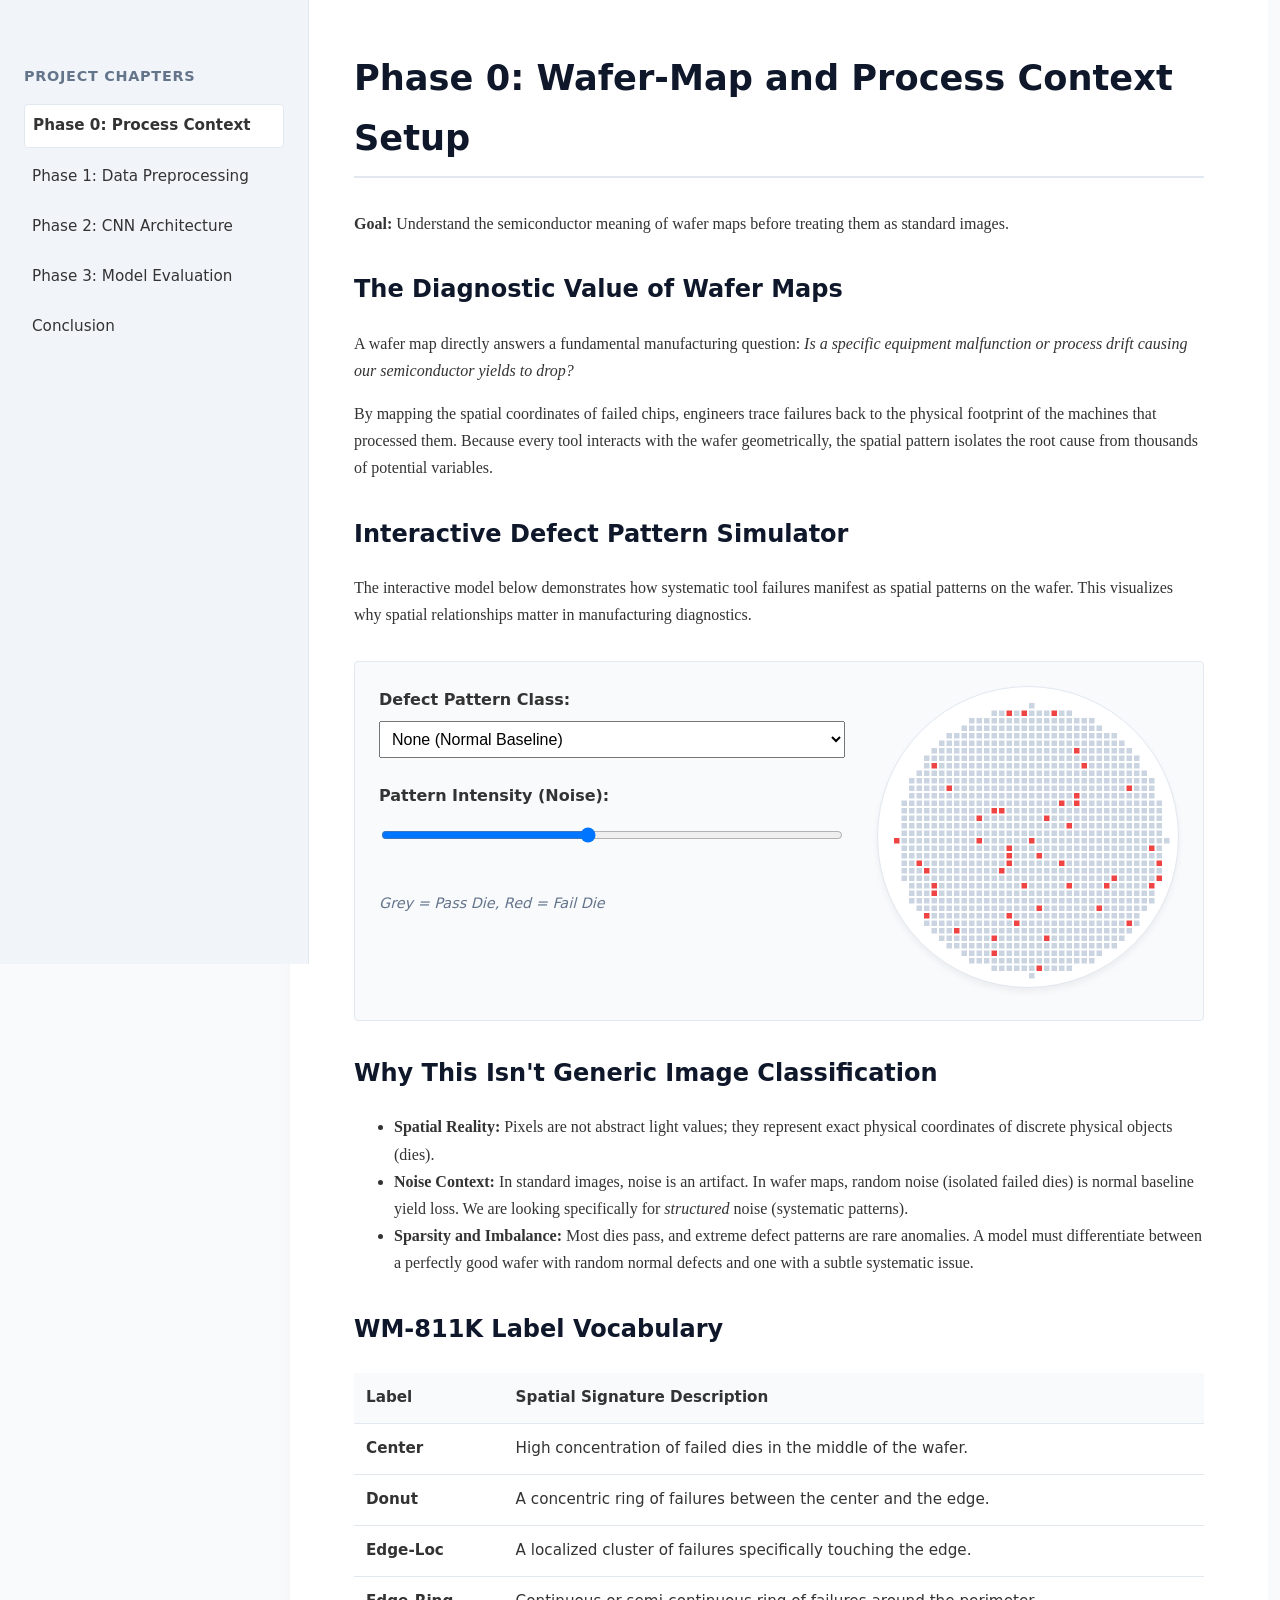
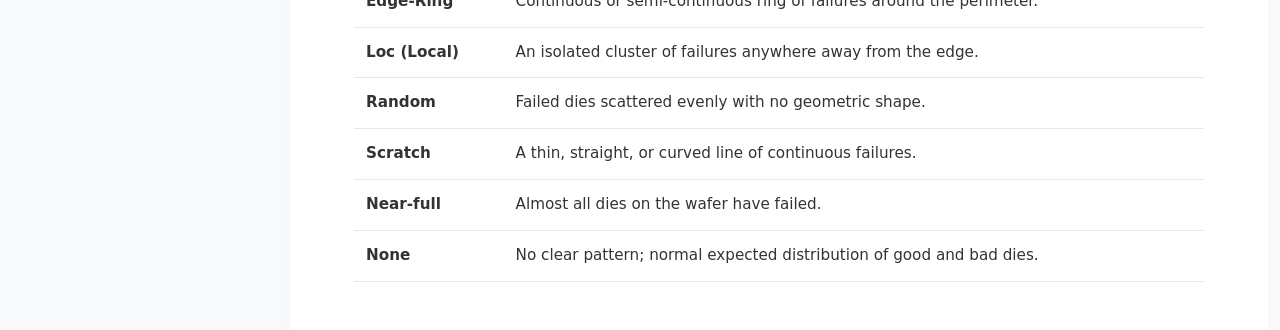
==== Project-2WM811k_wafer/web/index.html @ 7342d297 "Adding phase 0 web page for the project 2 after finishing project 1" ====
<!DOCTYPE html>
<html lang="en">
<head>
    <meta charset="UTF-8">
    <meta name="viewport" content="width=device-width, initial-scale=1.0">
    <title>Phase 0: Wafer-Map and Process Context Setup</title>
    <style>
        :root {
            --surface: #ffffff;
            --background: #f8fafc;
            --text-main: #333333;
            --text-muted: #64748b;
            --border: #e2e8f0;
            --sidebar-bg: #f1f5f9;
            --link-hover: #e2e8f0;
        }

        body {
            margin: 0;
            font-family: "Georgia", serif; /* Serif font for the "paper" feel */
            color: var(--text-main);
            background-color: var(--background);
            display: flex;
            min-height: 100vh;
            line-height: 1.7;
        }

        /* Sidebar / Table of Contents */
        .sidebar {
            width: 260px;
            background-color: var(--sidebar-bg);
            border-right: 1px solid var(--border);
            padding: 2rem 1.5rem;
            position: fixed;
            height: 100vh;
            overflow-y: auto;
            font-family: system-ui, -apple-system, sans-serif; /* Sans-serif for UI */
        }

        .sidebar h3 {
            font-size: 0.9rem;
            text-transform: uppercase;
            color: var(--text-muted);
            letter-spacing: 0.05em;
            margin-bottom: 1rem;
        }

        .sidebar ul {
            list-style: none;
            padding: 0;
            margin: 0;
        }

        .sidebar li {
            margin-bottom: 0.5rem;
        }

        .sidebar a {
            text-decoration: none;
            color: var(--text-main);
            display: block;
            padding: 0.5rem;
            border-radius: 4px;
            font-size: 0.95rem;
            transition: background 0.2s;
        }

        .sidebar a:hover {
            background-color: var(--link-hover);
        }

        .sidebar a.active {
            font-weight: bold;
            background-color: var(--surface);
            border: 1px solid var(--border);
        }

        /* Main Report Content */
        .content {
            margin-left: 290px; /* Offset for sidebar */
            padding: 3rem 4rem;
            max-width: 850px;
            background: var(--surface);
            box-shadow: -4px 0 15px rgba(0,0,0,0.02);
            min-height: 100vh;
        }

        h1, h2, h3 {
            font-family: system-ui, -apple-system, sans-serif;
            color: #0f172a;
            margin-top: 2rem;
        }

        h1 {
            font-size: 2.2rem;
            border-bottom: 2px solid var(--border);
            padding-bottom: 0.5rem;
            margin-bottom: 2rem;
            margin-top: 0;
        }

        /* Simulator Styles */
        .simulator-container {
            display: flex;
            flex-wrap: wrap;
            gap: 2rem;
            align-items: flex-start;
            background: var(--background);
            padding: 1.5rem;
            border: 1px solid var(--border);
            border-radius: 4px;
            margin: 2rem 0;
        }

        .controls {
            flex: 1;
            min-width: 250px;
            display: flex;
            flex-direction: column;
            gap: 1.5rem;
            font-family: system-ui, -apple-system, sans-serif;
        }

        .control-group {
            display: flex;
            flex-direction: column;
            gap: 0.5rem;
        }

        select, input[type="range"] {
            padding: 0.5rem;
            font-size: 1rem;
        }

        canvas {
            background: #fff;
            border: 1px solid var(--border);
            border-radius: 50%;
            box-shadow: 0 4px 6px rgba(0,0,0,0.05);
        }

        /* Table Styles */
        table {
            width: 100%;
            border-collapse: collapse;
            margin-top: 1.5rem;
            font-family: system-ui, -apple-system, sans-serif;
            font-size: 0.95rem;
        }

        th, td {
            padding: 12px;
            text-align: left;
            border-bottom: 1px solid var(--border);
        }

        th { background-color: var(--background); }
    </style>
</head>
<body>

    <nav class="sidebar">
        <h3>Project Chapters</h3>
        <ul>
            <li><a href="#" class="active">Phase 0: Process Context</a></li>
            <li><a href="#">Phase 1: Data Preprocessing</a></li>
            <li><a href="#">Phase 2: CNN Architecture</a></li>
            <li><a href="#">Phase 3: Model Evaluation</a></li>
            <li><a href="#">Conclusion</a></li>
        </ul>
    </nav>

    <main class="content">
        <header>
            <h1>Phase 0: Wafer-Map and Process Context Setup</h1>
            <p><strong>Goal:</strong> Understand the semiconductor meaning of wafer maps before treating them as standard images.</p>
        </header>

        <h2>The Diagnostic Value of Wafer Maps</h2>
        <p>A wafer map directly answers a fundamental manufacturing question: <em>Is a specific equipment malfunction or process drift causing our semiconductor yields to drop?</em></p>
        <p>By mapping the spatial coordinates of failed chips, engineers trace failures back to the physical footprint of the machines that processed them. Because every tool interacts with the wafer geometrically, the spatial pattern isolates the root cause from thousands of potential variables.</p>

        <h2>Interactive Defect Pattern Simulator</h2>
        <p>The interactive model below demonstrates how systematic tool failures manifest as spatial patterns on the wafer. This visualizes why spatial relationships matter in manufacturing diagnostics.</p>
        
        <div class="simulator-container">
            <div class="controls">
                <div class="control-group">
                    <label for="patternSelect"><strong>Defect Pattern Class:</strong></label>
                    <select id="patternSelect">
                        <option value="None">None (Normal Baseline)</option>
                        <option value="Center">Center (e.g., Thermal unevenness)</option>
                        <option value="Donut">Donut (e.g., Uneven gas flow)</option>
                        <option value="Edge-Ring">Edge-Ring (e.g., Incomplete etching)</option>
                        <option value="Scratch">Scratch (e.g., Robotic handler damage)</option>
                        <option value="Random">Random (e.g., Baseline yield loss)</option>
                    </select>
                </div>
                <div class="control-group">
                    <label for="intensitySlider"><strong>Pattern Intensity (Noise):</strong></label>
                    <input type="range" id="intensitySlider" min="0.1" max="1" step="0.1" value="0.5">
                </div>
                <p style="font-size: 0.9rem; color: #64748b;">
                    <em>Grey = Pass Die, Red = Fail Die</em>
                </p>
            </div>
            <div>
                <canvas id="waferCanvas" width="300" height="300"></canvas>
            </div>
        </div>

        <h2>Why This Isn't Generic Image Classification</h2>
        <ul>
            <li><strong>Spatial Reality:</strong> Pixels are not abstract light values; they represent exact physical coordinates of discrete physical objects (dies).</li>
            <li><strong>Noise Context:</strong> In standard images, noise is an artifact. In wafer maps, random noise (isolated failed dies) is normal baseline yield loss. We are looking specifically for <em>structured</em> noise (systematic patterns).</li>
            <li><strong>Sparsity and Imbalance:</strong> Most dies pass, and extreme defect patterns are rare anomalies. A model must differentiate between a perfectly good wafer with random normal defects and one with a subtle systematic issue.</li>
        </ul>

        <h2>WM-811K Label Vocabulary</h2>
        <table>
            <thead>
                <tr>
                    <th>Label</th>
                    <th>Spatial Signature Description</th>
                </tr>
            </thead>
            <tbody>
                <tr><td><strong>Center</strong></td><td>High concentration of failed dies in the middle of the wafer.</td></tr>
                <tr><td><strong>Donut</strong></td><td>A concentric ring of failures between the center and the edge.</td></tr>
                <tr><td><strong>Edge-Loc</strong></td><td>A localized cluster of failures specifically touching the edge.</td></tr>
                <tr><td><strong>Edge-Ring</strong></td><td>Continuous or semi-continuous ring of failures around the perimeter.</td></tr>
                <tr><td><strong>Loc (Local)</strong></td><td>An isolated cluster of failures anywhere away from the edge.</td></tr>
                <tr><td><strong>Random</strong></td><td>Failed dies scattered evenly with no geometric shape.</td></tr>
                <tr><td><strong>Scratch</strong></td><td>A thin, straight, or curved line of continuous failures.</td></tr>
                <tr><td><strong>Near-full</strong></td><td>Almost all dies on the wafer have failed.</td></tr>
                <tr><td><strong>None</strong></td><td>No clear pattern; normal expected distribution of good and bad dies.</td></tr>
            </tbody>
        </table>
    </main>

    <script>
        const canvas = document.getElementById('waferCanvas');
        const ctx = canvas.getContext('2d');
        const patternSelect = document.getElementById('patternSelect');
        const intensitySlider = document.getElementById('intensitySlider');

        const GRID_SIZE = 40;
        const CELL_SIZE = canvas.width / GRID_SIZE;
        const CENTER = GRID_SIZE / 2;
        const RADIUS = 18;

        const COLOR_PASS = '#cbd5e1';
        const COLOR_FAIL = '#ef4444';

        function drawWafer() {
            const pattern = patternSelect.value;
            const intensity = parseFloat(intensitySlider.value);
            
            ctx.clearRect(0, 0, canvas.width, canvas.height);

            for (let x = 0; x < GRID_SIZE; x++) {
                for (let y = 0; y < GRID_SIZE; y++) {
                    const dx = x - CENTER;
                    const dy = y - CENTER;
                    const distance = Math.sqrt(dx * dx + dy * dy);

                    if (distance <= RADIUS) {
                        let isFail = false;
                        const rand = Math.random();

                        if (Math.random() < 0.05) isFail = true;

                        if (pattern === 'Center' && distance < 6 && rand < (intensity * 0.8)) {
                            isFail = true;
                        } 
                        else if (pattern === 'Donut' && distance > 8 && distance < 13 && rand < (intensity * 0.8)) {
                            isFail = true;
                        }
                        else if (pattern === 'Edge-Ring' && distance > 15 && distance <= RADIUS && rand < (intensity * 0.9)) {
                            isFail = true;
                        }
                        else if (pattern === 'Scratch' && Math.abs(x - y) < 2 && rand < (intensity * 0.9)) {
                            isFail = true;
                        }
                        else if (pattern === 'Random' && rand < (intensity * 0.5)) {
                            isFail = true;
                        }

                        ctx.fillStyle = isFail ? COLOR_FAIL : COLOR_PASS;
                        ctx.fillRect((x * CELL_SIZE) + 1, (y * CELL_SIZE) + 1, CELL_SIZE - 2, CELL_SIZE - 2);
                    }
                }
            }
        }

        patternSelect.addEventListener('change', drawWafer);
        intensitySlider.addEventListener('input', drawWafer);
        drawWafer();
    </script>
</body>
</html>
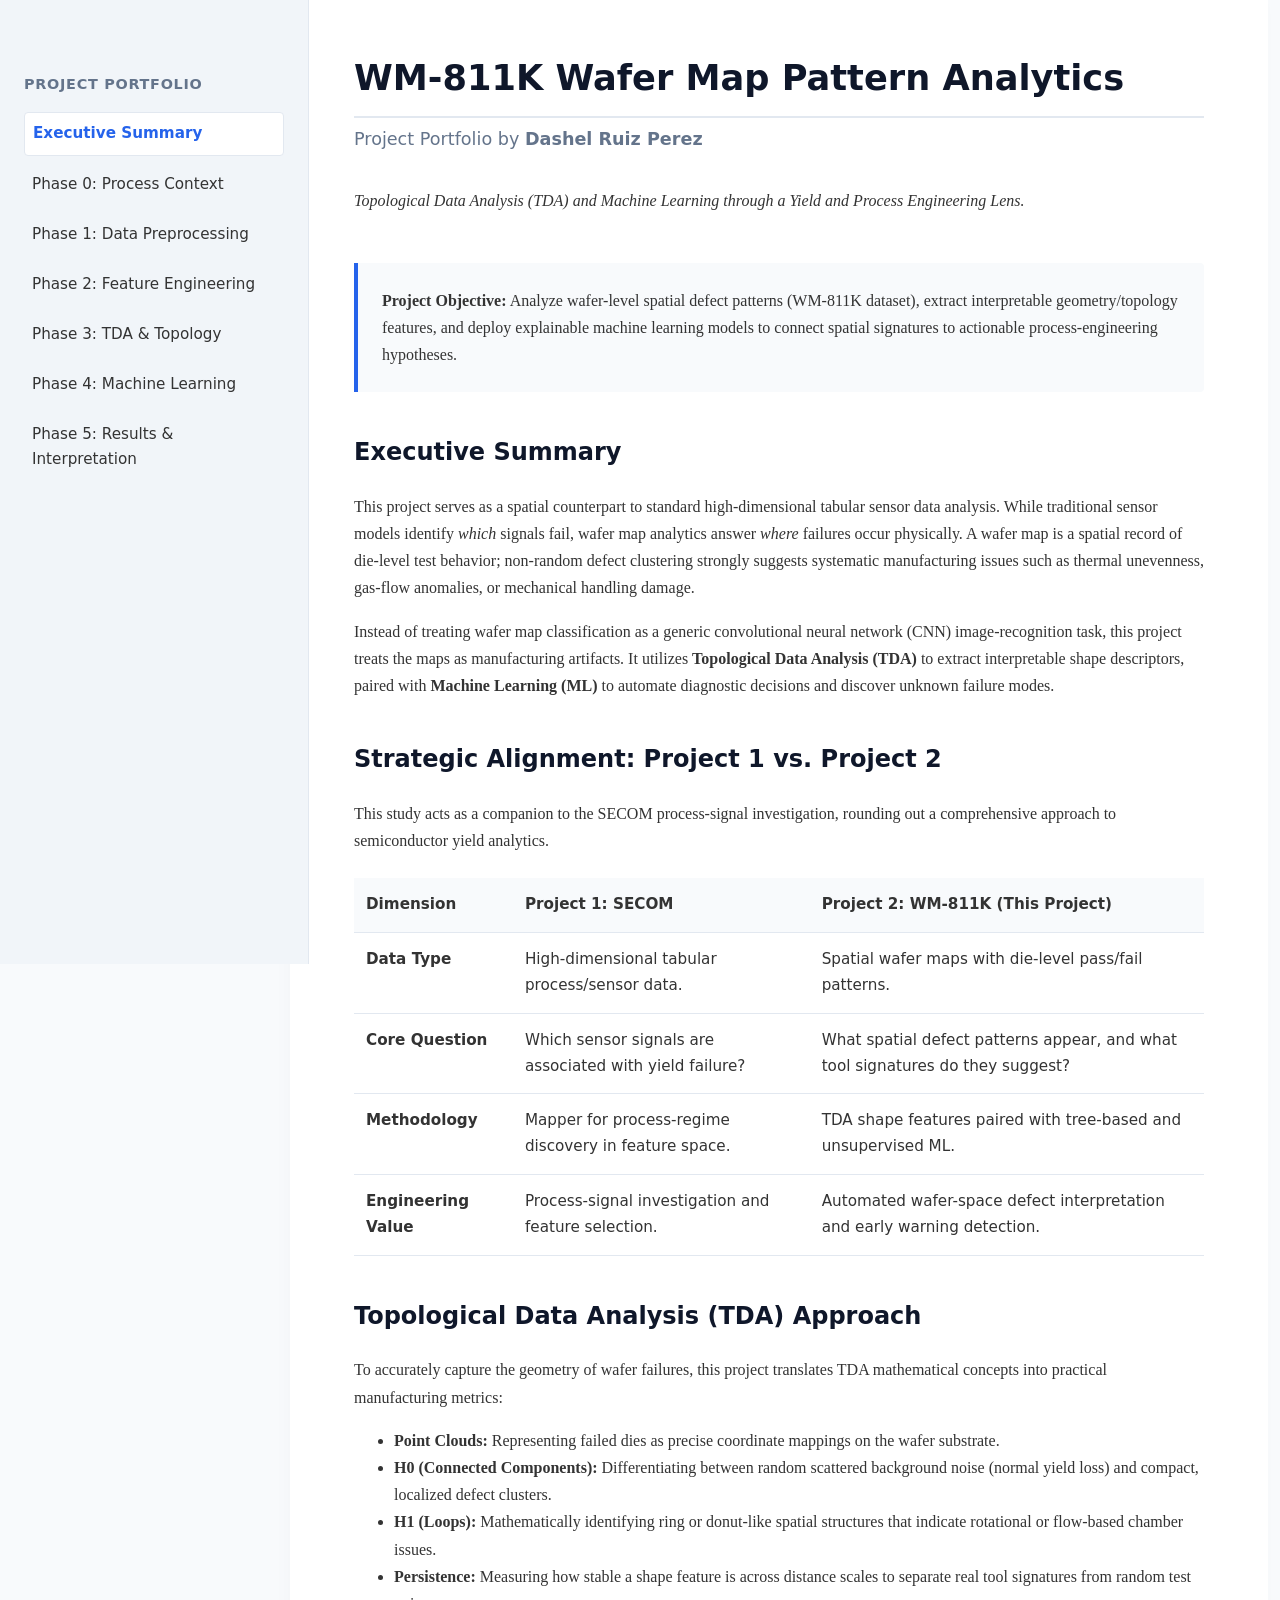
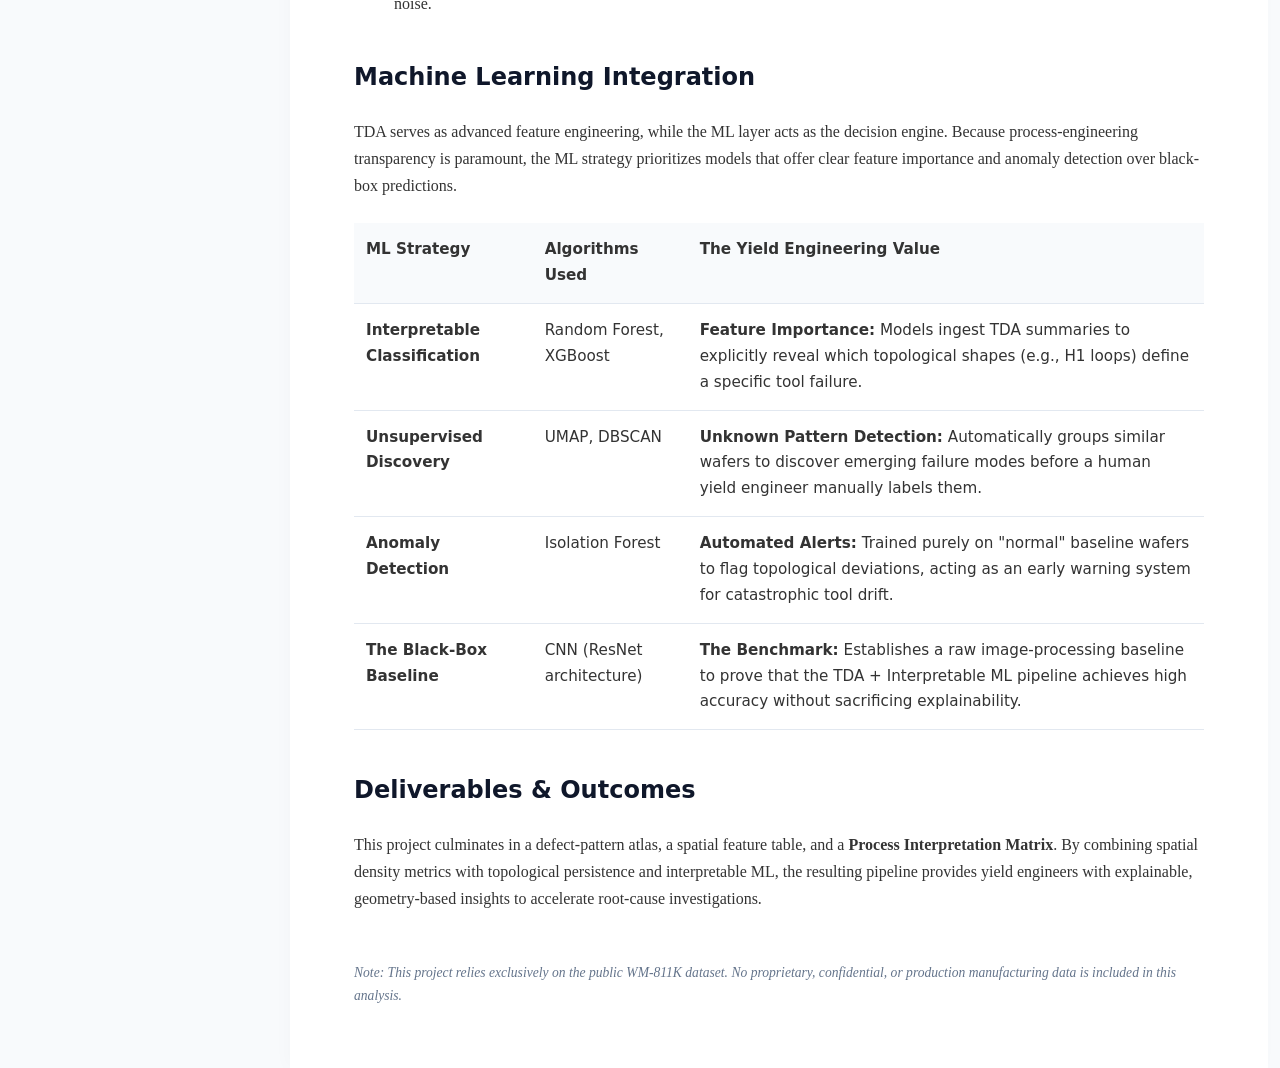
==== commit b72db6dc: "updating sections in the webpage" ====
--- a/Project-2WM811k_wafer/web/index.html
+++ b/Project-2WM811k_wafer/web/index.html
@@ -3,7 +3,7 @@
 <head>
     <meta charset="UTF-8">
     <meta name="viewport" content="width=device-width, initial-scale=1.0">
-    <title>Phase 0: Wafer-Map and Process Context Setup</title>
+    <title>Wafer Map Pattern Analytics & TDA | Executive Summary</title>
     <style>
         :root {
             --surface: #ffffff;
@@ -13,11 +13,12 @@
             --border: #e2e8f0;
             --sidebar-bg: #f1f5f9;
             --link-hover: #e2e8f0;
+            --primary: #2563eb;
         }
 
         body {
             margin: 0;
-            font-family: "Georgia", serif; /* Serif font for the "paper" feel */
+            font-family: "Georgia", serif;
             color: var(--text-main);
             background-color: var(--background);
             display: flex;
@@ -34,7 +35,7 @@
             position: fixed;
             height: 100vh;
             overflow-y: auto;
-            font-family: system-ui, -apple-system, sans-serif; /* Sans-serif for UI */
+            font-family: system-ui, -apple-system, sans-serif;
         }
 
         .sidebar h3 {
@@ -73,11 +74,12 @@
             font-weight: bold;
             background-color: var(--surface);
             border: 1px solid var(--border);
+            color: var(--primary);
         }
 
         /* Main Report Content */
         .content {
-            margin-left: 290px; /* Offset for sidebar */
+            margin-left: 290px;
             padding: 3rem 4rem;
             max-width: 850px;
             background: var(--surface);
@@ -85,58 +87,30 @@
             min-height: 100vh;
         }
 
+        header {
+            margin-bottom: 3rem;
+        }
+
+        .author-tag {
+            font-family: system-ui, -apple-system, sans-serif;
+            color: var(--text-muted);
+            font-size: 1.1rem;
+            margin-top: -1rem;
+            margin-bottom: 2rem;
+            display: block;
+        }
+
         h1, h2, h3 {
             font-family: system-ui, -apple-system, sans-serif;
             color: #0f172a;
-            margin-top: 2rem;
+            margin-top: 2.5rem;
         }
 
         h1 {
             font-size: 2.2rem;
             border-bottom: 2px solid var(--border);
             padding-bottom: 0.5rem;
-            margin-bottom: 2rem;
             margin-top: 0;
-        }
-
-        /* Simulator Styles */
-        .simulator-container {
-            display: flex;
-            flex-wrap: wrap;
-            gap: 2rem;
-            align-items: flex-start;
-            background: var(--background);
-            padding: 1.5rem;
-            border: 1px solid var(--border);
-            border-radius: 4px;
-            margin: 2rem 0;
-        }
-
-        .controls {
-            flex: 1;
-            min-width: 250px;
-            display: flex;
-            flex-direction: column;
-            gap: 1.5rem;
-            font-family: system-ui, -apple-system, sans-serif;
-        }
-
-        .control-group {
-            display: flex;
-            flex-direction: column;
-            gap: 0.5rem;
-        }
-
-        select, input[type="range"] {
-            padding: 0.5rem;
-            font-size: 1rem;
-        }
-
-        canvas {
-            background: #fff;
-            border: 1px solid var(--border);
-            border-radius: 50%;
-            box-shadow: 0 4px 6px rgba(0,0,0,0.05);
         }
 
         /* Table Styles */
@@ -144,158 +118,154 @@
             width: 100%;
             border-collapse: collapse;
             margin-top: 1.5rem;
+            margin-bottom: 1.5rem;
             font-family: system-ui, -apple-system, sans-serif;
             font-size: 0.95rem;
         }
 
         th, td {
-            padding: 12px;
+            padding: 14px 12px;
             text-align: left;
             border-bottom: 1px solid var(--border);
-        }
-
-        th { background-color: var(--background); }
+            vertical-align: top;
+        }
+
+        th { 
+            background-color: var(--background); 
+            font-weight: 600;
+        }
+
+        .highlight-box {
+            background: var(--background);
+            border-left: 4px solid var(--primary);
+            padding: 1.5rem;
+            margin: 2rem 0;
+            border-radius: 0 4px 4px 0;
+        }
     </style>
 </head>
 <body>
 
+    <!-- Left Navigation Bar -->
     <nav class="sidebar">
-        <h3>Project Chapters</h3>
+        <h3>Project Portfolio</h3>
         <ul>
-            <li><a href="#" class="active">Phase 0: Process Context</a></li>
+            <li><a href="index.html" class="active">Executive Summary</a></li>
+            <li><a href="phase0.html">Phase 0: Process Context</a></li>
             <li><a href="#">Phase 1: Data Preprocessing</a></li>
-            <li><a href="#">Phase 2: CNN Architecture</a></li>
-            <li><a href="#">Phase 3: Model Evaluation</a></li>
-            <li><a href="#">Conclusion</a></li>
+            <li><a href="#">Phase 2: Feature Engineering</a></li>
+            <li><a href="#">Phase 3: TDA & Topology</a></li>
+            <li><a href="#">Phase 4: Machine Learning</a></li>
+            <li><a href="#">Phase 5: Results & Interpretation</a></li>
         </ul>
     </nav>
 
+    <!-- Main Report Text -->
     <main class="content">
         <header>
-            <h1>Phase 0: Wafer-Map and Process Context Setup</h1>
-            <p><strong>Goal:</strong> Understand the semiconductor meaning of wafer maps before treating them as standard images.</p>
+            <h1>WM-811K Wafer Map Pattern Analytics</h1>
+            <span class="author-tag">Project Portfolio by <strong>Dashel Ruiz Perez</strong></span>
+            <p><em>Topological Data Analysis (TDA) and Machine Learning through a Yield and Process Engineering Lens.</em></p>
         </header>
 
-        <h2>The Diagnostic Value of Wafer Maps</h2>
-        <p>A wafer map directly answers a fundamental manufacturing question: <em>Is a specific equipment malfunction or process drift causing our semiconductor yields to drop?</em></p>
-        <p>By mapping the spatial coordinates of failed chips, engineers trace failures back to the physical footprint of the machines that processed them. Because every tool interacts with the wafer geometrically, the spatial pattern isolates the root cause from thousands of potential variables.</p>
-
-        <h2>Interactive Defect Pattern Simulator</h2>
-        <p>The interactive model below demonstrates how systematic tool failures manifest as spatial patterns on the wafer. This visualizes why spatial relationships matter in manufacturing diagnostics.</p>
+        <div class="highlight-box">
+            <strong>Project Objective:</strong> 
+            Analyze wafer-level spatial defect patterns (WM-811K dataset), extract interpretable geometry/topology features, and deploy explainable machine learning models to connect spatial signatures to actionable process-engineering hypotheses.
+        </div>
+
+        <h2>Executive Summary</h2>
+        <p>This project serves as a spatial counterpart to standard high-dimensional tabular sensor data analysis. While traditional sensor models identify <em>which</em> signals fail, wafer map analytics answer <em>where</em> failures occur physically. A wafer map is a spatial record of die-level test behavior; non-random defect clustering strongly suggests systematic manufacturing issues such as thermal unevenness, gas-flow anomalies, or mechanical handling damage.</p>
         
-        <div class="simulator-container">
-            <div class="controls">
-                <div class="control-group">
-                    <label for="patternSelect"><strong>Defect Pattern Class:</strong></label>
-                    <select id="patternSelect">
-                        <option value="None">None (Normal Baseline)</option>
-                        <option value="Center">Center (e.g., Thermal unevenness)</option>
-                        <option value="Donut">Donut (e.g., Uneven gas flow)</option>
-                        <option value="Edge-Ring">Edge-Ring (e.g., Incomplete etching)</option>
-                        <option value="Scratch">Scratch (e.g., Robotic handler damage)</option>
-                        <option value="Random">Random (e.g., Baseline yield loss)</option>
-                    </select>
-                </div>
-                <div class="control-group">
-                    <label for="intensitySlider"><strong>Pattern Intensity (Noise):</strong></label>
-                    <input type="range" id="intensitySlider" min="0.1" max="1" step="0.1" value="0.5">
-                </div>
-                <p style="font-size: 0.9rem; color: #64748b;">
-                    <em>Grey = Pass Die, Red = Fail Die</em>
-                </p>
-            </div>
-            <div>
-                <canvas id="waferCanvas" width="300" height="300"></canvas>
-            </div>
-        </div>
-
-        <h2>Why This Isn't Generic Image Classification</h2>
-        <ul>
-            <li><strong>Spatial Reality:</strong> Pixels are not abstract light values; they represent exact physical coordinates of discrete physical objects (dies).</li>
-            <li><strong>Noise Context:</strong> In standard images, noise is an artifact. In wafer maps, random noise (isolated failed dies) is normal baseline yield loss. We are looking specifically for <em>structured</em> noise (systematic patterns).</li>
-            <li><strong>Sparsity and Imbalance:</strong> Most dies pass, and extreme defect patterns are rare anomalies. A model must differentiate between a perfectly good wafer with random normal defects and one with a subtle systematic issue.</li>
-        </ul>
-
-        <h2>WM-811K Label Vocabulary</h2>
+        <p>Instead of treating wafer map classification as a generic convolutional neural network (CNN) image-recognition task, this project treats the maps as manufacturing artifacts. It utilizes <strong>Topological Data Analysis (TDA)</strong> to extract interpretable shape descriptors, paired with <strong>Machine Learning (ML)</strong> to automate diagnostic decisions and discover unknown failure modes.</p>
+
+        <h2>Strategic Alignment: Project 1 vs. Project 2</h2>
+        <p>This study acts as a companion to the SECOM process-signal investigation, rounding out a comprehensive approach to semiconductor yield analytics.</p>
+
         <table>
             <thead>
                 <tr>
-                    <th>Label</th>
-                    <th>Spatial Signature Description</th>
+                    <th>Dimension</th>
+                    <th>Project 1: SECOM</th>
+                    <th>Project 2: WM-811K (This Project)</th>
                 </tr>
             </thead>
             <tbody>
-                <tr><td><strong>Center</strong></td><td>High concentration of failed dies in the middle of the wafer.</td></tr>
-                <tr><td><strong>Donut</strong></td><td>A concentric ring of failures between the center and the edge.</td></tr>
-                <tr><td><strong>Edge-Loc</strong></td><td>A localized cluster of failures specifically touching the edge.</td></tr>
-                <tr><td><strong>Edge-Ring</strong></td><td>Continuous or semi-continuous ring of failures around the perimeter.</td></tr>
-                <tr><td><strong>Loc (Local)</strong></td><td>An isolated cluster of failures anywhere away from the edge.</td></tr>
-                <tr><td><strong>Random</strong></td><td>Failed dies scattered evenly with no geometric shape.</td></tr>
-                <tr><td><strong>Scratch</strong></td><td>A thin, straight, or curved line of continuous failures.</td></tr>
-                <tr><td><strong>Near-full</strong></td><td>Almost all dies on the wafer have failed.</td></tr>
-                <tr><td><strong>None</strong></td><td>No clear pattern; normal expected distribution of good and bad dies.</td></tr>
+                <tr>
+                    <td><strong>Data Type</strong></td>
+                    <td>High-dimensional tabular process/sensor data.</td>
+                    <td>Spatial wafer maps with die-level pass/fail patterns.</td>
+                </tr>
+                <tr>
+                    <td><strong>Core Question</strong></td>
+                    <td>Which sensor signals are associated with yield failure?</td>
+                    <td>What spatial defect patterns appear, and what tool signatures do they suggest?</td>
+                </tr>
+                <tr>
+                    <td><strong>Methodology</strong></td>
+                    <td>Mapper for process-regime discovery in feature space.</td>
+                    <td>TDA shape features paired with tree-based and unsupervised ML.</td>
+                </tr>
+                <tr>
+                    <td><strong>Engineering Value</strong></td>
+                    <td>Process-signal investigation and feature selection.</td>
+                    <td>Automated wafer-space defect interpretation and early warning detection.</td>
+                </tr>
             </tbody>
         </table>
+
+        <h2>Topological Data Analysis (TDA) Approach</h2>
+        <p>To accurately capture the geometry of wafer failures, this project translates TDA mathematical concepts into practical manufacturing metrics:</p>
+
+        <ul>
+            <li><strong>Point Clouds:</strong> Representing failed dies as precise coordinate mappings on the wafer substrate.</li>
+            <li><strong>H0 (Connected Components):</strong> Differentiating between random scattered background noise (normal yield loss) and compact, localized defect clusters.</li>
+            <li><strong>H1 (Loops):</strong> Mathematically identifying ring or donut-like spatial structures that indicate rotational or flow-based chamber issues.</li>
+            <li><strong>Persistence:</strong> Measuring how stable a shape feature is across distance scales to separate real tool signatures from random test noise.</li>
+        </ul>
+
+        <h2>Machine Learning Integration</h2>
+        <p>TDA serves as advanced feature engineering, while the ML layer acts as the decision engine. Because process-engineering transparency is paramount, the ML strategy prioritizes models that offer clear feature importance and anomaly detection over black-box predictions.</p>
+
+        <table>
+            <thead>
+                <tr>
+                    <th>ML Strategy</th>
+                    <th>Algorithms Used</th>
+                    <th>The Yield Engineering Value</th>
+                </tr>
+            </thead>
+            <tbody>
+                <tr>
+                    <td><strong>Interpretable Classification</strong></td>
+                    <td>Random Forest, XGBoost</td>
+                    <td><strong>Feature Importance:</strong> Models ingest TDA summaries to explicitly reveal which topological shapes (e.g., H1 loops) define a specific tool failure.</td>
+                </tr>
+                <tr>
+                    <td><strong>Unsupervised Discovery</strong></td>
+                    <td>UMAP, DBSCAN</td>
+                    <td><strong>Unknown Pattern Detection:</strong> Automatically groups similar wafers to discover emerging failure modes before a human yield engineer manually labels them.</td>
+                </tr>
+                <tr>
+                    <td><strong>Anomaly Detection</strong></td>
+                    <td>Isolation Forest</td>
+                    <td><strong>Automated Alerts:</strong> Trained purely on "normal" baseline wafers to flag topological deviations, acting as an early warning system for catastrophic tool drift.</td>
+                </tr>
+                <tr>
+                    <td><strong>The Black-Box Baseline</strong></td>
+                    <td>CNN (ResNet architecture)</td>
+                    <td><strong>The Benchmark:</strong> Establishes a raw image-processing baseline to prove that the TDA + Interpretable ML pipeline achieves high accuracy without sacrificing explainability.</td>
+                </tr>
+            </tbody>
+        </table>
+
+        <h2>Deliverables & Outcomes</h2>
+        <p>This project culminates in a defect-pattern atlas, a spatial feature table, and a <strong>Process Interpretation Matrix</strong>. By combining spatial density metrics with topological persistence and interpretable ML, the resulting pipeline provides yield engineers with explainable, geometry-based insights to accelerate root-cause investigations.</p>
+        
+        <p style="font-size: 0.85rem; color: #64748b; margin-top: 3rem;">
+            <em>Note: This project relies exclusively on the public WM-811K dataset. No proprietary, confidential, or production manufacturing data is included in this analysis.</em>
+        </p>
+
     </main>
 
-    <script>
-        const canvas = document.getElementById('waferCanvas');
-        const ctx = canvas.getContext('2d');
-        const patternSelect = document.getElementById('patternSelect');
-        const intensitySlider = document.getElementById('intensitySlider');
-
-        const GRID_SIZE = 40;
-        const CELL_SIZE = canvas.width / GRID_SIZE;
-        const CENTER = GRID_SIZE / 2;
-        const RADIUS = 18;
-
-        const COLOR_PASS = '#cbd5e1';
-        const COLOR_FAIL = '#ef4444';
-
-        function drawWafer() {
-            const pattern = patternSelect.value;
-            const intensity = parseFloat(intensitySlider.value);
-            
-            ctx.clearRect(0, 0, canvas.width, canvas.height);
-
-            for (let x = 0; x < GRID_SIZE; x++) {
-                for (let y = 0; y < GRID_SIZE; y++) {
-                    const dx = x - CENTER;
-                    const dy = y - CENTER;
-                    const distance = Math.sqrt(dx * dx + dy * dy);
-
-                    if (distance <= RADIUS) {
-                        let isFail = false;
-                        const rand = Math.random();
-
-                        if (Math.random() < 0.05) isFail = true;
-
-                        if (pattern === 'Center' && distance < 6 && rand < (intensity * 0.8)) {
-                            isFail = true;
-                        } 
-                        else if (pattern === 'Donut' && distance > 8 && distance < 13 && rand < (intensity * 0.8)) {
-                            isFail = true;
-                        }
-                        else if (pattern === 'Edge-Ring' && distance > 15 && distance <= RADIUS && rand < (intensity * 0.9)) {
-                            isFail = true;
-                        }
-                        else if (pattern === 'Scratch' && Math.abs(x - y) < 2 && rand < (intensity * 0.9)) {
-                            isFail = true;
-                        }
-                        else if (pattern === 'Random' && rand < (intensity * 0.5)) {
-                            isFail = true;
-                        }
-
-                        ctx.fillStyle = isFail ? COLOR_FAIL : COLOR_PASS;
-                        ctx.fillRect((x * CELL_SIZE) + 1, (y * CELL_SIZE) + 1, CELL_SIZE - 2, CELL_SIZE - 2);
-                    }
-                }
-            }
-        }
-
-        patternSelect.addEventListener('change', drawWafer);
-        intensitySlider.addEventListener('input', drawWafer);
-        drawWafer();
-    </script>
 </body>
 </html>
